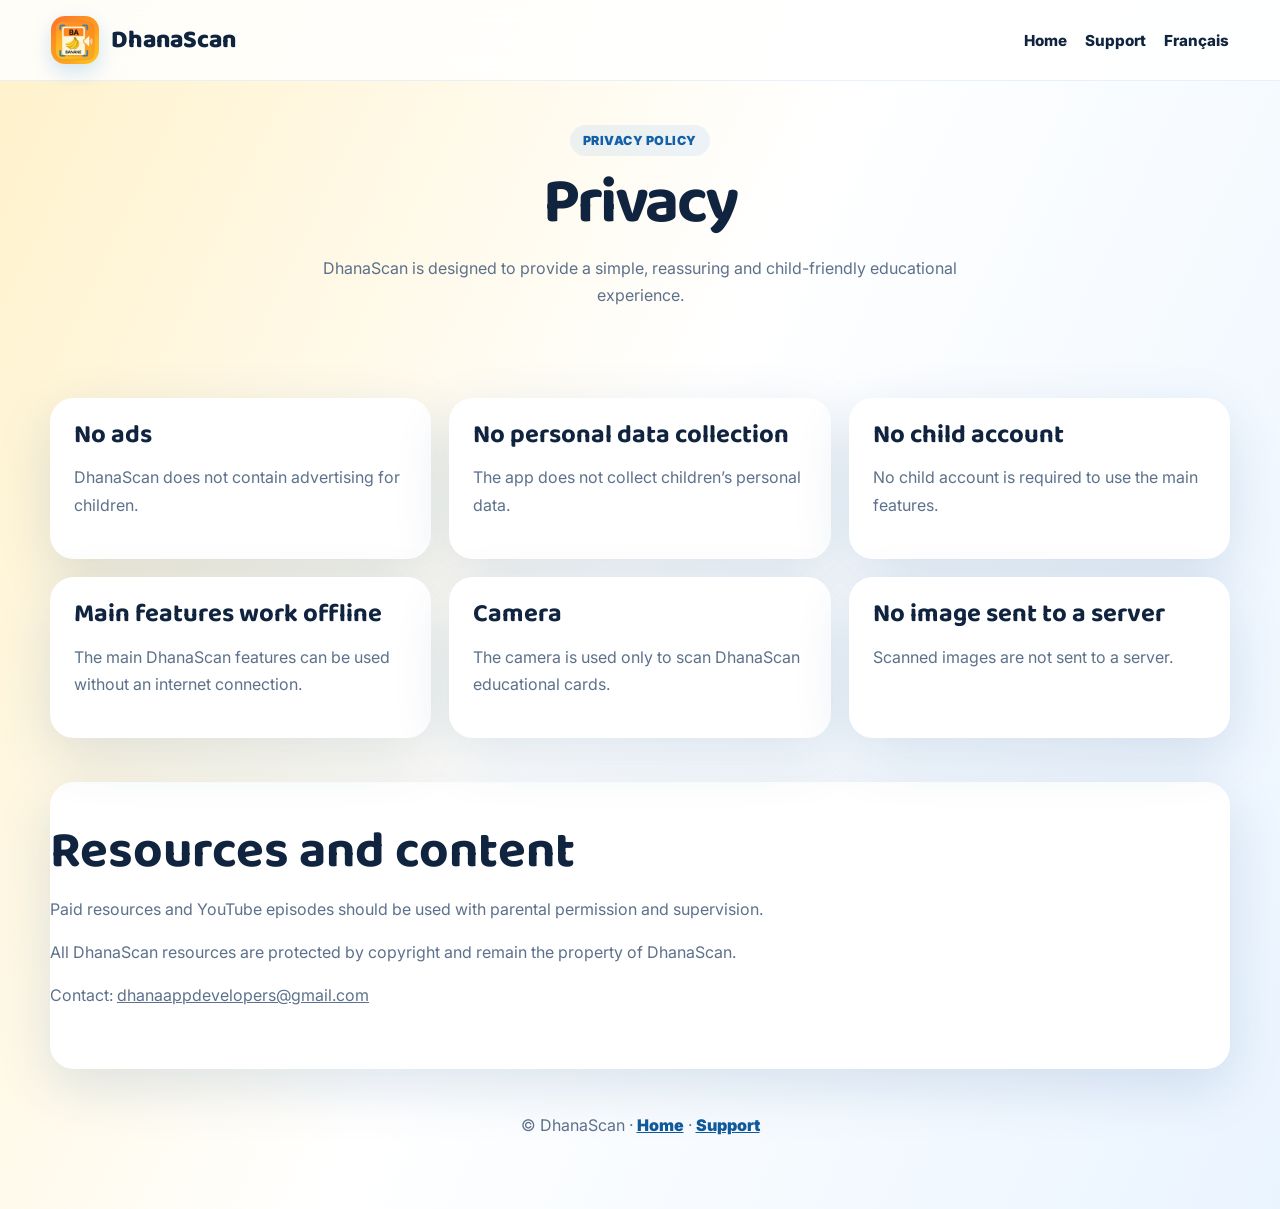
==== privacy-en.html @ a3ec4694 "Move website files to root" ====
<!DOCTYPE html>
<html lang="en">
<head><meta charset="UTF-8"><meta name="viewport" content="width=device-width, initial-scale=1.0"><title>Privacy — DhanaScan</title><link rel="stylesheet" href="style.css"></head>
<body>
<header class="site-header"><a class="brand" href="index-en.html"><img src="assets/logo.png" alt="DhanaScan logo"><span>DhanaScan</span></a><nav class="site-nav static"><a href="index-en.html">Home</a><a href="support-en.html">Support</a><a href="privacy.html">Français</a></nav></header>
<main class="page-main">
<section class="section page-hero"><p class="eyebrow">Privacy Policy</p><h1>Privacy</h1><p>DhanaScan is designed to provide a simple, reassuring and child-friendly educational experience.</p></section>
<section class="section info-grid">
<article class="info-card"><h2>No ads</h2><p>DhanaScan does not contain advertising for children.</p></article>
<article class="info-card"><h2>No personal data collection</h2><p>The app does not collect children’s personal data.</p></article>
<article class="info-card"><h2>No child account</h2><p>No child account is required to use the main features.</p></article>
<article class="info-card"><h2>Main features work offline</h2><p>The main DhanaScan features can be used without an internet connection.</p></article>
<article class="info-card"><h2>Camera</h2><p>The camera is used only to scan DhanaScan educational cards.</p></article>
<article class="info-card"><h2>No image sent to a server</h2><p>Scanned images are not sent to a server.</p></article>
</section>
<section class="section card-text"><h2>Resources and content</h2><p>Paid resources and YouTube episodes should be used with parental permission and supervision.</p><p>All DhanaScan resources are protected by copyright and remain the property of DhanaScan.</p><p>Contact: <a href="mailto:dhanaappdevelopers@gmail.com">dhanaappdevelopers@gmail.com</a></p></section>
</main>
<footer class="footer"><p>© DhanaScan · <a href="index-en.html">Home</a> · <a href="support-en.html">Support</a></p></footer>
</body></html>
---- style.css ----
@import url('https://fonts.googleapis.com/css2?family=Baloo+2:wght@500;700;800&family=Inter:wght@400;500;600;700;800&display=swap');

:root{--blue:#1479d6;--blue-dark:#10243f;--ink:#10243f;--muted:#5d718b;--shadow:0 18px 55px rgba(15,73,125,.14);--radius:28px}
*{box-sizing:border-box}
html{scroll-behavior:smooth}
body{margin:0;font-family:Inter,system-ui,-apple-system,BlinkMacSystemFont,"Segoe UI",sans-serif;color:var(--ink);background:linear-gradient(115deg,#fff1c9 0%,#ffffff 48%,#eaf4ff 100%);overflow-x:hidden}
a{color:inherit}img{max-width:100%;display:block}
.site-header{position:sticky;top:0;z-index:20;display:flex;align-items:center;justify-content:space-between;gap:24px;padding:16px clamp(18px,4vw,64px);background:rgba(255,255,255,.84);backdrop-filter:blur(16px);border-bottom:1px solid rgba(20,121,214,.1)}
.brand{display:flex;align-items:center;gap:12px;text-decoration:none;font-family:"Baloo 2",Inter,sans-serif;font-size:1.55rem;font-weight:800;color:var(--blue-dark)}
.brand img{width:48px;height:48px;border-radius:14px;box-shadow:0 8px 20px rgba(20,121,214,.2)}
.site-nav{display:flex;align-items:center;gap:18px;font-size:.95rem;font-weight:800;color:var(--blue-dark)}
.site-nav a{text-decoration:none}.site-nav a:hover{color:var(--blue)}
.menu-button{display:none;border:0;border-radius:14px;background:#e7f5ff;color:var(--blue-dark);font-size:1.4rem;padding:8px 12px}
.section{width:min(1180px,calc(100% - 32px));margin:0 auto;padding:72px 0}
.hero{display:grid;grid-template-columns:1.05fr .95fr;align-items:center;gap:50px;min-height:calc(100vh - 84px)}
.eyebrow{display:inline-flex;margin:0 0 14px;color:#1260a8;font-weight:900;letter-spacing:.04em;text-transform:uppercase;font-size:.78rem;background:rgba(20,121,214,.08);padding:8px 13px;border-radius:999px}
h1,h2,h3{margin:0;line-height:1.05}
h1{font-family:"Baloo 2",Inter,sans-serif;font-size:clamp(2.8rem,7vw,5.8rem);color:var(--blue-dark);letter-spacing:-.04em}
h2{font-family:"Baloo 2",Inter,sans-serif;font-size:clamp(2rem,4vw,3.4rem);color:var(--blue-dark)}
h3{font-size:1.18rem}.lead{margin:22px 0 28px;font-size:1.18rem;line-height:1.75;color:var(--muted);max-width:660px}
.hero-actions{display:flex;align-items:center;flex-wrap:wrap;gap:14px;margin:22px 0}.store-badge img{height:48px;width:auto;object-fit:contain}.store-badge.google img{height:58px}
.trust-list{display:flex;flex-wrap:wrap;gap:10px;margin-top:18px}.trust-list span{padding:9px 13px;border-radius:999px;background:#fff;color:#105a9c;font-weight:900;font-size:.88rem;box-shadow:0 10px 25px rgba(20,121,214,.08)}
.hero-visual{display:flex;justify-content:center}.phone-frame{width:min(360px,90vw);padding:14px;border-radius:42px;background:#0f2945;box-shadow:var(--shadow);transform:rotate(2deg)}.phone-frame img{border-radius:30px;width:100%;aspect-ratio:9/16;object-fit:cover;object-position:top center}
.quote-card,.contact-card,.download-card{display:grid;grid-template-columns:220px 1fr;gap:32px;align-items:center;padding:32px;background:rgba(255,255,255,.92);border-radius:var(--radius);box-shadow:var(--shadow)}
.quote-card img{border-radius:24px;box-shadow:0 12px 30px rgba(15,73,125,.12)}.quote-card p:not(.eyebrow){font-size:1.08rem;line-height:1.75;color:var(--muted)}
.section-heading{text-align:center;max-width:760px;margin:0 auto 34px}.section-heading p:not(.eyebrow){color:var(--muted);line-height:1.7;font-size:1.06rem}
.steps-row{display:grid;grid-template-columns:repeat(5,1fr);gap:18px}.step-mini-card{background:#fff;border-radius:24px;box-shadow:var(--shadow);overflow:hidden;padding-bottom:18px;border:1px solid rgba(20,121,214,.08)}
.step-mini-card img{width:100%;aspect-ratio:1/1;object-fit:cover;border-radius:22px 22px 0 0}.step-mini-card h3{margin:16px 16px 8px}.step-mini-card p{margin:0 16px;color:var(--muted);line-height:1.55;font-size:.95rem}
.blue-section{width:100%;max-width:none;padding:72px max(16px,calc((100% - 1120px)/2));background:linear-gradient(135deg,#dff2ff 0%,#fff4d2 100%)}
.video-grid{display:grid;grid-template-columns:repeat(4,1fr);gap:18px}.video-card{position:relative;min-height:240px;text-decoration:none;color:#fff;overflow:hidden;background:#fff;border-radius:24px;box-shadow:var(--shadow)}
.video-card::after{content:"▶";position:absolute;top:16px;right:16px;width:44px;height:44px;display:grid;place-items:center;border-radius:50%;background:rgba(255,255,255,.88);color:var(--blue);font-weight:900}
.video-card img{width:100%;height:100%;min-height:240px;object-fit:cover}.video-card div{position:absolute;inset:auto 0 0 0;padding:58px 18px 18px;background:linear-gradient(180deg,transparent,rgba(6,34,67,.86))}.video-card span{font-weight:900;font-size:.82rem;color:#ffe885}.video-card h3{margin-top:4px}.video-card.featured{grid-column:span 2}
.resource-grid{display:grid;grid-template-columns:repeat(4,1fr);gap:18px}.resource-card{background:#fff;border-radius:24px;box-shadow:var(--shadow);overflow:hidden;border:1px solid rgba(20,121,214,.08)}
.resource-card img{width:100%;height:250px;object-fit:cover}.resource-card h3{margin:18px 18px 8px}.resource-card p{margin:0 18px 22px;color:var(--muted);line-height:1.65}

.booklet-viewer{display:grid;grid-template-columns:auto minmax(320px,760px) auto;gap:24px;align-items:center;justify-content:center;width:100%;margin:auto}
.booklet-page{background:#fff;border-radius:32px;padding:26px;box-shadow:var(--shadow);display:flex;justify-content:center;align-items:center;min-height:0;overflow:visible}
.booklet-page img{width:100%;height:auto;max-height:760px;object-fit:contain;border-radius:18px;background:#fff;display:block;margin:auto}
.booklet-btn{width:64px;height:64px;border:0;border-radius:50%;background:linear-gradient(135deg,#1479d6,#105a9c);color:#fff;font-size:2.4rem;line-height:1;cursor:pointer;box-shadow:0 12px 28px rgba(20,121,214,.25)}
.booklet-caption{text-align:center;color:var(--muted);font-weight:900;font-size:1.2rem}

.faq-list{max-width:920px;margin:0 auto;display:grid;gap:12px}details{background:#fff;border-radius:20px;box-shadow:0 10px 28px rgba(15,73,125,.09);border:1px solid rgba(20,121,214,.1);overflow:hidden}
summary{cursor:pointer;padding:20px 22px;font-weight:900;color:#105a9c}details p,details ul{margin:0;padding:0 22px 20px;color:var(--muted);line-height:1.7}details li{margin:6px 0}
.contact-card{grid-template-columns:1fr 1fr}.contact-form{display:grid;gap:14px}.contact-form label{display:grid;gap:7px;font-weight:900;color:#105a9c}
input,textarea{width:100%;border:2px solid #d8ecff;border-radius:16px;padding:13px 14px;font:inherit;outline:none;background:#fff}button{border:0;padding:15px 18px;border-radius:18px;background:linear-gradient(135deg,#1479d6,#105a9c);color:#fff;font-weight:900;font:inherit;cursor:pointer;box-shadow:0 12px 28px rgba(20,121,214,.25)}
.footer{text-align:center;width:min(1000px,calc(100% - 32px));margin:0 auto 28px;padding:30px;color:var(--muted)}.footer img{width:64px;height:64px;border-radius:18px;margin:0 auto 12px}.footer a{color:#105a9c;font-weight:900}
.page-main .section{padding:44px 0}.page-hero{text-align:center}.page-hero h1{font-size:clamp(2.4rem,6vw,4rem)}.page-hero p:not(.eyebrow){max-width:720px;margin:18px auto 0;color:var(--muted);line-height:1.7}
.info-grid{display:grid;grid-template-columns:repeat(3,1fr);gap:18px}.info-card,.card-text{background:#fff;border-radius:24px;box-shadow:var(--shadow);padding:24px}.info-card h2{font-size:1.6rem;margin-bottom:10px}.info-card p,.card-text p{color:var(--muted);line-height:1.7}.download-card{grid-template-columns:1fr auto}
@media(max-width:1050px){.steps-row{grid-template-columns:repeat(3,1fr)}.hero{grid-template-columns:1fr;text-align:center;padding-top:44px}.lead{margin-left:auto;margin-right:auto}.hero-actions,.trust-list{justify-content:center}.resource-grid{grid-template-columns:repeat(2,1fr)}.video-grid{grid-template-columns:repeat(2,1fr)}.info-grid{grid-template-columns:repeat(2,1fr)}.contact-card,.download-card,.quote-card{grid-template-columns:1fr}.quote-card img{max-width:220px;margin:auto}}
@media(max-width:760px){.menu-button{display:block}.site-nav{position:absolute;top:72px;left:16px;right:16px;display:none;flex-direction:column;align-items:flex-start;padding:18px;border-radius:20px;background:#fff;box-shadow:var(--shadow)}.site-nav.open{display:flex}.site-nav.static{position:static;display:flex;flex-direction:row;box-shadow:none;background:transparent;padding:0}.section{width:min(100% - 24px,1180px);padding:48px 0}.steps-row,.resource-grid,.video-grid,.info-grid{grid-template-columns:1fr}.video-card.featured{grid-column:auto}.resource-card img{height:230px}.store-badge img{height:42px}.store-badge.google img{height:52px}.booklet-viewer{grid-template-columns:1fr}.booklet-btn{margin:auto}.booklet-page{padding:14px}.booklet-page img{max-height:none;width:100%}.step-mini-card img{aspect-ratio:1.25/1}}


/* Article / About section */
.about-article{
  display:grid;
  grid-template-columns:1fr 1.15fr;
  gap:28px;
  align-items:center;
  background:rgba(255,255,255,.94);
  border-radius:28px;
  padding:32px;
  box-shadow:var(--shadow);
}
.about-article img{
  width:100%;
  border-radius:22px;
  box-shadow:0 12px 30px rgba(15,73,125,.13);
}
.about-article p{
  color:var(--muted);
  line-height:1.75;
}
.lang-switch{
  display:inline-flex;
  gap:8px;
  align-items:center;
  padding:8px 12px;
  border-radius:999px;
  background:#ffffff;
  box-shadow:0 8px 18px rgba(15,73,125,.08);
  font-weight:900;
}
.lang-switch a{
  text-decoration:none;
  color:#105a9c;
}
.lang-switch .active{
  color:#10243f;
}
@media(max-width:850px){
  .about-article{grid-template-columns:1fr}
}
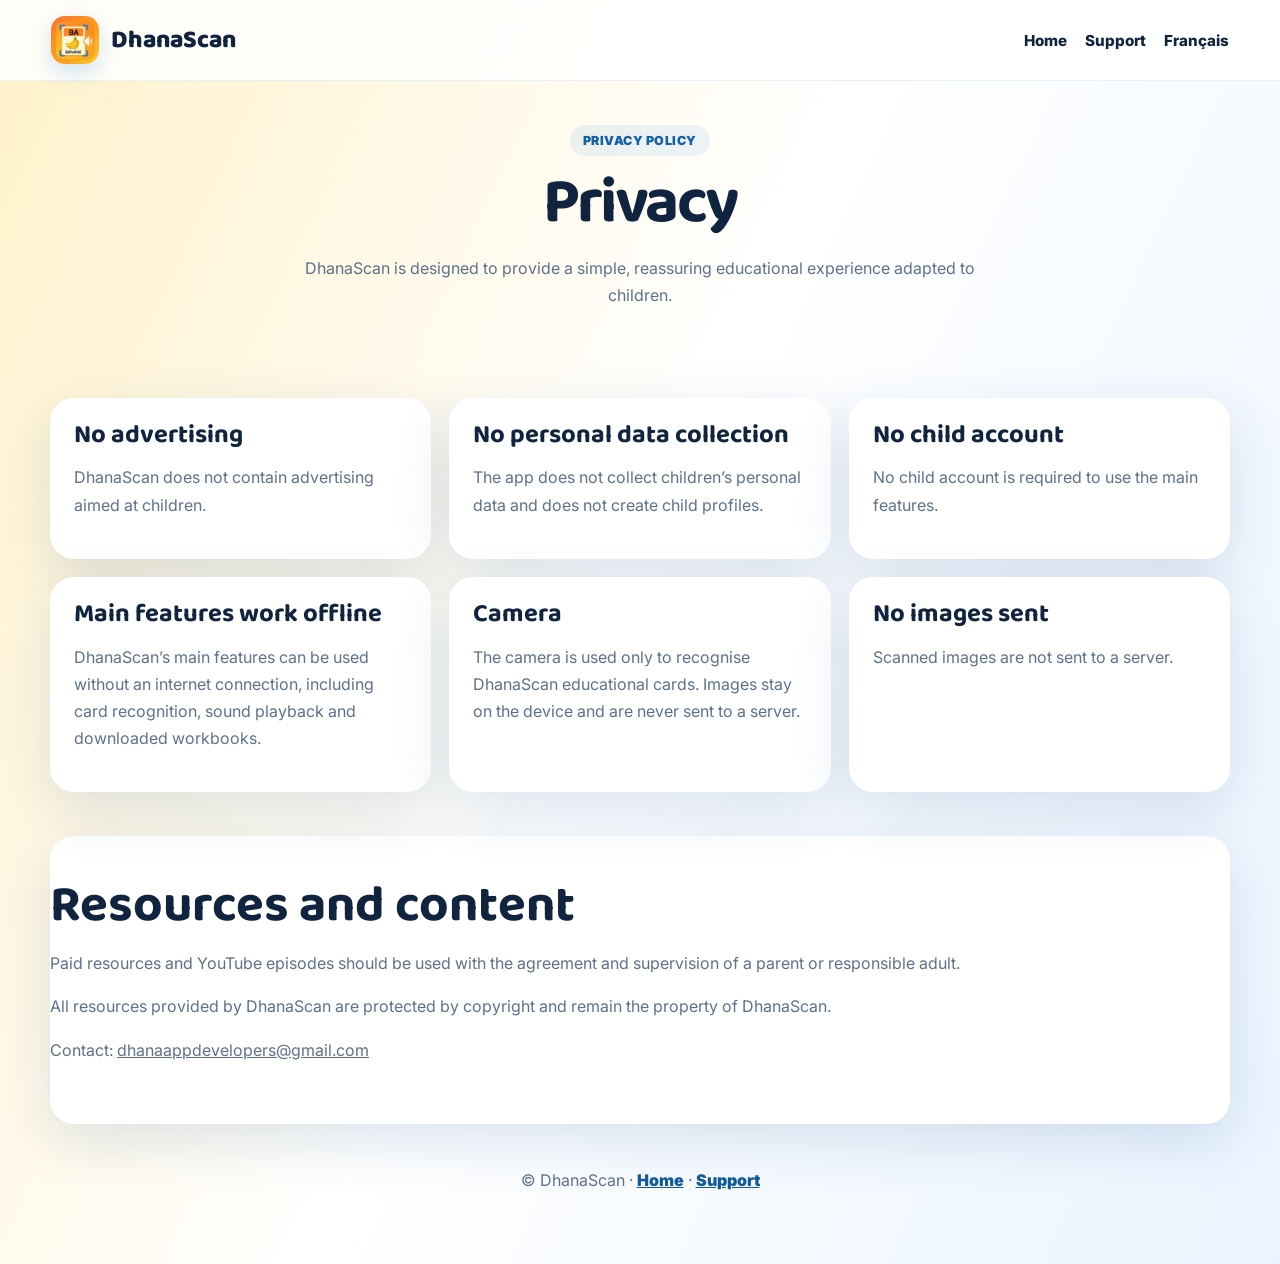
==== commit 69814be9: "Update DhanaScan website" ====
--- a/privacy-en.html
+++ b/privacy-en.html
@@ -2,18 +2,18 @@
 <html lang="en">
 <head><meta charset="UTF-8"><meta name="viewport" content="width=device-width, initial-scale=1.0"><title>Privacy — DhanaScan</title><link rel="stylesheet" href="style.css"></head>
 <body>
-<header class="site-header"><a class="brand" href="index-en.html"><img src="assets/logo.png" alt="DhanaScan logo"><span>DhanaScan</span></a><nav class="site-nav static"><a href="index-en.html">Home</a><a href="support-en.html">Support</a><a href="privacy.html">Français</a></nav></header>
+<header class="site-header"><a class="brand" href="english.html"><img src="assets/logo.png" alt="DhanaScan logo"><span>DhanaScan</span></a><nav class="site-nav static"><a href="english.html">Home</a><a href="support-en.html">Support</a><a href="privacy.html">Français</a></nav></header>
 <main class="page-main">
-<section class="section page-hero"><p class="eyebrow">Privacy Policy</p><h1>Privacy</h1><p>DhanaScan is designed to provide a simple, reassuring and child-friendly educational experience.</p></section>
+<section class="section page-hero"><p class="eyebrow">Privacy policy</p><h1>Privacy</h1><p>DhanaScan is designed to provide a simple, reassuring educational experience adapted to children.</p></section>
 <section class="section info-grid">
-<article class="info-card"><h2>No ads</h2><p>DhanaScan does not contain advertising for children.</p></article>
-<article class="info-card"><h2>No personal data collection</h2><p>The app does not collect children’s personal data.</p></article>
+<article class="info-card"><h2>No advertising</h2><p>DhanaScan does not contain advertising aimed at children.</p></article>
+<article class="info-card"><h2>No personal data collection</h2><p>The app does not collect children’s personal data and does not create child profiles.</p></article>
 <article class="info-card"><h2>No child account</h2><p>No child account is required to use the main features.</p></article>
-<article class="info-card"><h2>Main features work offline</h2><p>The main DhanaScan features can be used without an internet connection.</p></article>
-<article class="info-card"><h2>Camera</h2><p>The camera is used only to scan DhanaScan educational cards.</p></article>
-<article class="info-card"><h2>No image sent to a server</h2><p>Scanned images are not sent to a server.</p></article>
+<article class="info-card"><h2>Main features work offline</h2><p>DhanaScan’s main features can be used without an internet connection, including card recognition, sound playback and downloaded workbooks.</p></article>
+<article class="info-card"><h2>Camera</h2><p>The camera is used only to recognise DhanaScan educational cards. Images stay on the device and are never sent to a server.</p></article>
+<article class="info-card"><h2>No images sent</h2><p>Scanned images are not sent to a server.</p></article>
 </section>
-<section class="section card-text"><h2>Resources and content</h2><p>Paid resources and YouTube episodes should be used with parental permission and supervision.</p><p>All DhanaScan resources are protected by copyright and remain the property of DhanaScan.</p><p>Contact: <a href="mailto:dhanaappdevelopers@gmail.com">dhanaappdevelopers@gmail.com</a></p></section>
+<section class="section card-text"><h2>Resources and content</h2><p>Paid resources and YouTube episodes should be used with the agreement and supervision of a parent or responsible adult.</p><p>All resources provided by DhanaScan are protected by copyright and remain the property of DhanaScan.</p><p>Contact: <a href="mailto:dhanaappdevelopers@gmail.com">dhanaappdevelopers@gmail.com</a></p></section>
 </main>
-<footer class="footer"><p>© DhanaScan · <a href="index-en.html">Home</a> · <a href="support-en.html">Support</a></p></footer>
+<footer class="footer"><p>© DhanaScan · <a href="english.html">Home</a> · <a href="support-en.html">Support</a></p></footer>
 </body></html>
--- a/style.css
+++ b/style.css
@@ -49,44 +49,13 @@
 @media(max-width:1050px){.steps-row{grid-template-columns:repeat(3,1fr)}.hero{grid-template-columns:1fr;text-align:center;padding-top:44px}.lead{margin-left:auto;margin-right:auto}.hero-actions,.trust-list{justify-content:center}.resource-grid{grid-template-columns:repeat(2,1fr)}.video-grid{grid-template-columns:repeat(2,1fr)}.info-grid{grid-template-columns:repeat(2,1fr)}.contact-card,.download-card,.quote-card{grid-template-columns:1fr}.quote-card img{max-width:220px;margin:auto}}
 @media(max-width:760px){.menu-button{display:block}.site-nav{position:absolute;top:72px;left:16px;right:16px;display:none;flex-direction:column;align-items:flex-start;padding:18px;border-radius:20px;background:#fff;box-shadow:var(--shadow)}.site-nav.open{display:flex}.site-nav.static{position:static;display:flex;flex-direction:row;box-shadow:none;background:transparent;padding:0}.section{width:min(100% - 24px,1180px);padding:48px 0}.steps-row,.resource-grid,.video-grid,.info-grid{grid-template-columns:1fr}.video-card.featured{grid-column:auto}.resource-card img{height:230px}.store-badge img{height:42px}.store-badge.google img{height:52px}.booklet-viewer{grid-template-columns:1fr}.booklet-btn{margin:auto}.booklet-page{padding:14px}.booklet-page img{max-height:none;width:100%}.step-mini-card img{aspect-ratio:1.25/1}}
 
-
-/* Article / About section */
-.about-article{
-  display:grid;
-  grid-template-columns:1fr 1.15fr;
-  gap:28px;
-  align-items:center;
-  background:rgba(255,255,255,.94);
-  border-radius:28px;
-  padding:32px;
-  box-shadow:var(--shadow);
-}
-.about-article img{
-  width:100%;
-  border-radius:22px;
-  box-shadow:0 12px 30px rgba(15,73,125,.13);
-}
-.about-article p{
-  color:var(--muted);
-  line-height:1.75;
-}
-.lang-switch{
-  display:inline-flex;
-  gap:8px;
-  align-items:center;
-  padding:8px 12px;
-  border-radius:999px;
-  background:#ffffff;
-  box-shadow:0 8px 18px rgba(15,73,125,.08);
-  font-weight:900;
-}
-.lang-switch a{
-  text-decoration:none;
-  color:#105a9c;
-}
-.lang-switch .active{
-  color:#10243f;
-}
-@media(max-width:850px){
-  .about-article{grid-template-columns:1fr}
-}
+/* DhanaScan SERCER update */
+.compact-lead{margin-top:-14px}
+.sercer-row{grid-template-columns:repeat(6,1fr)}
+.sercer-word{font-weight:900}.sercer-word.scan,.scan-text{color:#1479d6}.sercer-word.listen,.listen-text{color:#ff8a22}.sercer-word.repeat,.repeat-text{color:#34a853}.sercer-word.colour,.colour-text{color:#9b5de5}.sercer-word.exercise,.exercise-text{color:#f4b400}.sercer-word.reinforce,.reinforce-text{color:#e63946}
+.sercer-letter{display:inline-grid;place-items:center;width:28px;height:28px;margin-right:6px;border-radius:10px;color:#fff;font-weight:900}.sercer-letter.scan{background:#1479d6}.sercer-letter.listen{background:#ff8a22}.sercer-letter.repeat{background:#34a853}.sercer-letter.colour{background:#9b5de5}.sercer-letter.exercise{background:#f4b400;color:#10243f}.sercer-letter.reinforce{background:#e63946}
+.learning-grid{grid-template-columns:repeat(3,1fr)}
+.english-section{border-top:1px solid rgba(20,121,214,.12)}
+.english-card img{object-fit:cover;object-position:top center;max-height:420px;width:220px}
+@media(max-width:1050px){.sercer-row{grid-template-columns:repeat(3,1fr)}.learning-grid{grid-template-columns:repeat(2,1fr)}}
+@media(max-width:760px){.sercer-row,.learning-grid{grid-template-columns:1fr}.english-card img{width:100%;max-height:none}}
